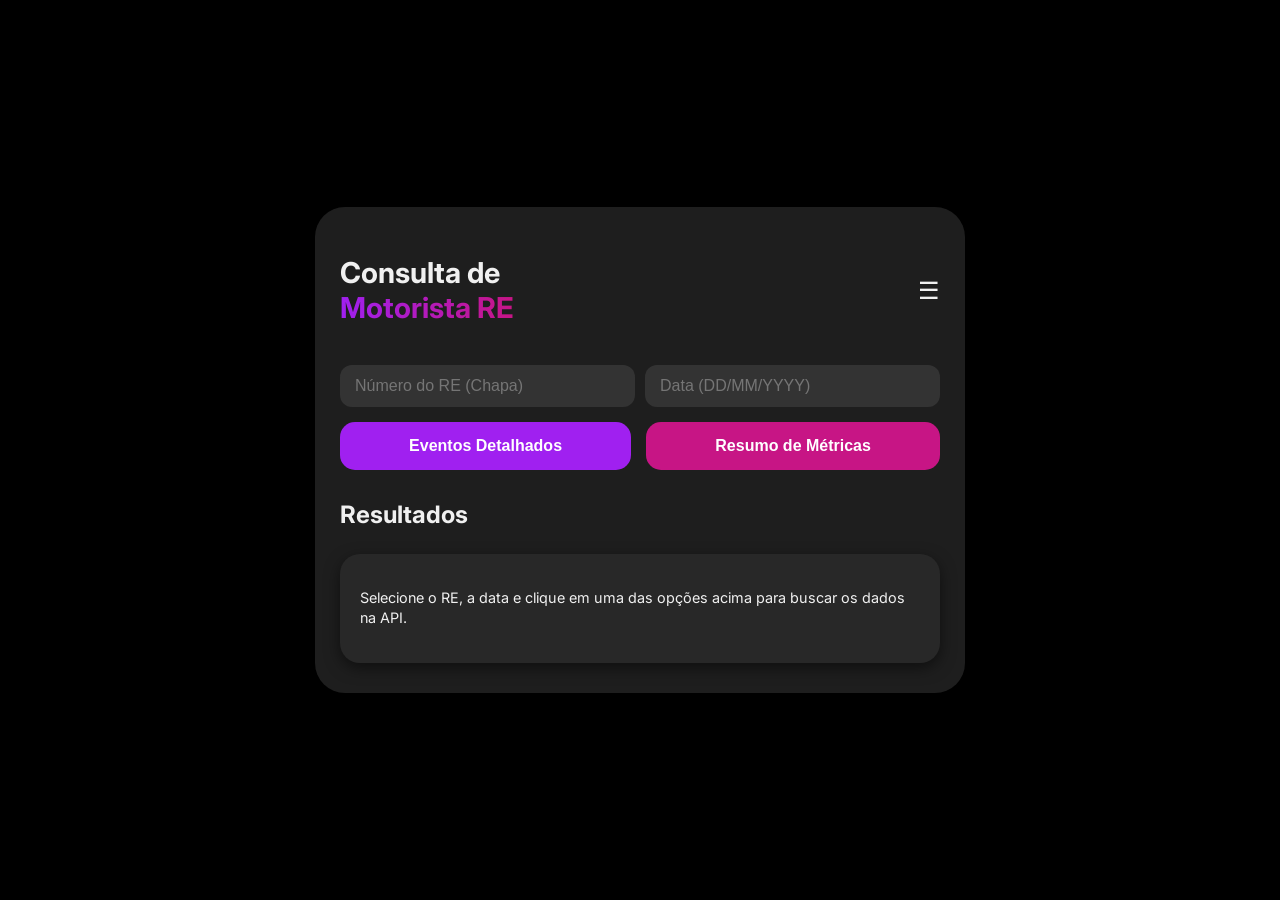
==== Front-end/index.html @ df29df17 "feat: Preparando arquivos front-end no vercel" ====
<!DOCTYPE html>
<html lang="pt-BR">
<head>
    <meta charset="UTF-8">
    <meta name="viewport" content="width=device-width, initial-scale=1.0">
    <title>Telemetria | Consulta de Dados</title>
    
    <link rel="stylesheet" href="style.css"> 
</head>
<body>
    <div class="app-container">

        <div class="header">
            <h1>Consulta de <br> <span>Motorista RE</span></h1>
            
            <div class="icon" style="font-size: 24px;">☰</div> 
        </div>

        <div class="search-bar">
            
            <div class="input-group">
                <input type="text" id="chapa" placeholder="Número do RE (Chapa)" required>
                <input type="text" id="data" placeholder="Data (DD/MM/YYYY)" required>
            </div>
            
            <div class="action-buttons">
                <button onclick="consultar('eventos')">Eventos Detalhados</button>
                <button onclick="consultar('metricas')">Resumo de Métricas</button>
            </div>
        </div>
        
        <h2>Resultados</h2>
        <div id="resultado">
            <p>Selecione o RE, a data e clique em uma das opções acima para buscar os dados na API.</p>
        </div>
        
    </div>

    <script src="script.js"></script> 
</body>
</html>
---- Front-end/style.css ----
/* Importação de uma fonte moderna */
@import url('https://fonts.googleapis.com/css2?family=Inter:wght@400;600;700&display=swap');

/* --- Variáveis de Cor --- */
:root {
    --color-primary: #A020F0; /* Roxo principal */
    --color-secondary: #C71585; /* Rosa/Magenta */
    --color-background-dark: #000000;
    --color-surface-dark: #1E1E1E;
    --color-text-light: #F0F0F0;
    --color-input-bg: #333333;
}

/* --- Base --- */
body {
    background-color: var(--color-background-dark);
    color: var(--color-text-light);
    font-family: 'Inter', sans-serif;
    margin: 0;
    padding: 0;
    display: flex;
    justify-content: center;
    align-items: center;
    min-height: 100vh;
}

.app-container {
    width: 100%;
    max-width: 600px; /* Aumentado para melhor visualização no PC */
    background-color: var(--color-surface-dark);
    border-radius: 30px; /* Bordas mais arredondadas */
    box-shadow: 0 0 50px rgba(0, 0, 0, 0.7);
    padding: 30px 25px;
    margin: 20px; /* Adiciona margem vertical para não colar nas bordas */
}

/* --- Cabeçalho e Título --- */
.header {
    display: flex;
    justify-content: space-between;
    align-items: center;
    margin-bottom: 20px;
}

.header h1 {
    font-size: 1.8em;
    font-weight: 700;
    line-height: 1.2;
}

.header span {
    background: linear-gradient(90deg, var(--color-primary), var(--color-secondary));
    -webkit-background-clip: text;
    -webkit-text-fill-color: transparent;
}

/* --- Área de Busca e Inputs --- */
.search-bar {
    margin-bottom: 30px;
}

.input-group {
    display: flex;
    gap: 10px; /* Espaçamento entre RE e Data */
    margin-bottom: 15px;
}

.input-group input {
    flex-grow: 1;
    padding: 12px 15px;
    border: none;
    border-radius: 12px;
    background-color: var(--color-input-bg);
    color: var(--color-text-light);
    font-size: 1em;
}

/* --- Botões de Ação --- */
.action-buttons {
    display: flex;
    gap: 15px;
    margin-bottom: 25px;
}

.action-buttons button {
    flex-grow: 1;
    padding: 15px;
    border: none;
    border-radius: 15px;
    font-size: 1em;
    font-weight: 600;
    cursor: pointer;
    transition: transform 0.2s;
}

.action-buttons button:nth-child(1) {
    background: var(--color-primary); /* Roxo */
    color: white;
}

.action-buttons button:nth-child(2) {
    background: var(--color-secondary); /* Magenta */
    color: white;
}

.action-buttons button:hover {
    transform: scale(1.05);
}

/* --- Área de Resultados --- */
#resultado {
    margin-top: 25px;
    padding: 20px;
    border-radius: 20px;
    background-color: #282828; /* Um tom um pouco mais claro para contraste */
    box-shadow: 0 5px 15px rgba(0, 0, 0, 0.5);
    font-size: 0.9em;
    line-height: 1.4;
    overflow-x: auto; /* Permite rolar a tabela horizontalmente em telas pequenas */
    /* Removemos o 'white-space: pre-wrap;' que estava quebrando o layout */
    white-space: normal;
}

/* --- Estilo da Tabela (O CRUCIAL PARA ORGANIZAÇÃO) --- */
#resultado table {
    width: 100%;
    min-width: 550px; /* Largura mínima para garantir que as colunas caibam */
    border-collapse: collapse;
    margin-top: 15px;
    font-size: 0.95em;
    background-color: var(--color-surface-dark); /* Fundo da tabela escuro */
    border-radius: 10px;
    overflow: hidden;
}

#resultado th, #resultado td {
    padding: 10px 12px;
    text-align: left;
    border-bottom: 1px solid #444; /* Linha divisória suave */
}

#resultado th {
    background-color: #383838; /* Fundo do cabeçalho mais escuro */
    color: var(--color-text-light);
    font-weight: 700;
    text-transform: uppercase;
    font-size: 0.85em;
}

/* Linha de totais (se houver strong dentro do td) */
#resultado td strong {
    color: #3CB371; /* Cor Verde para os totais/ênfase */
    font-weight: 700;
}
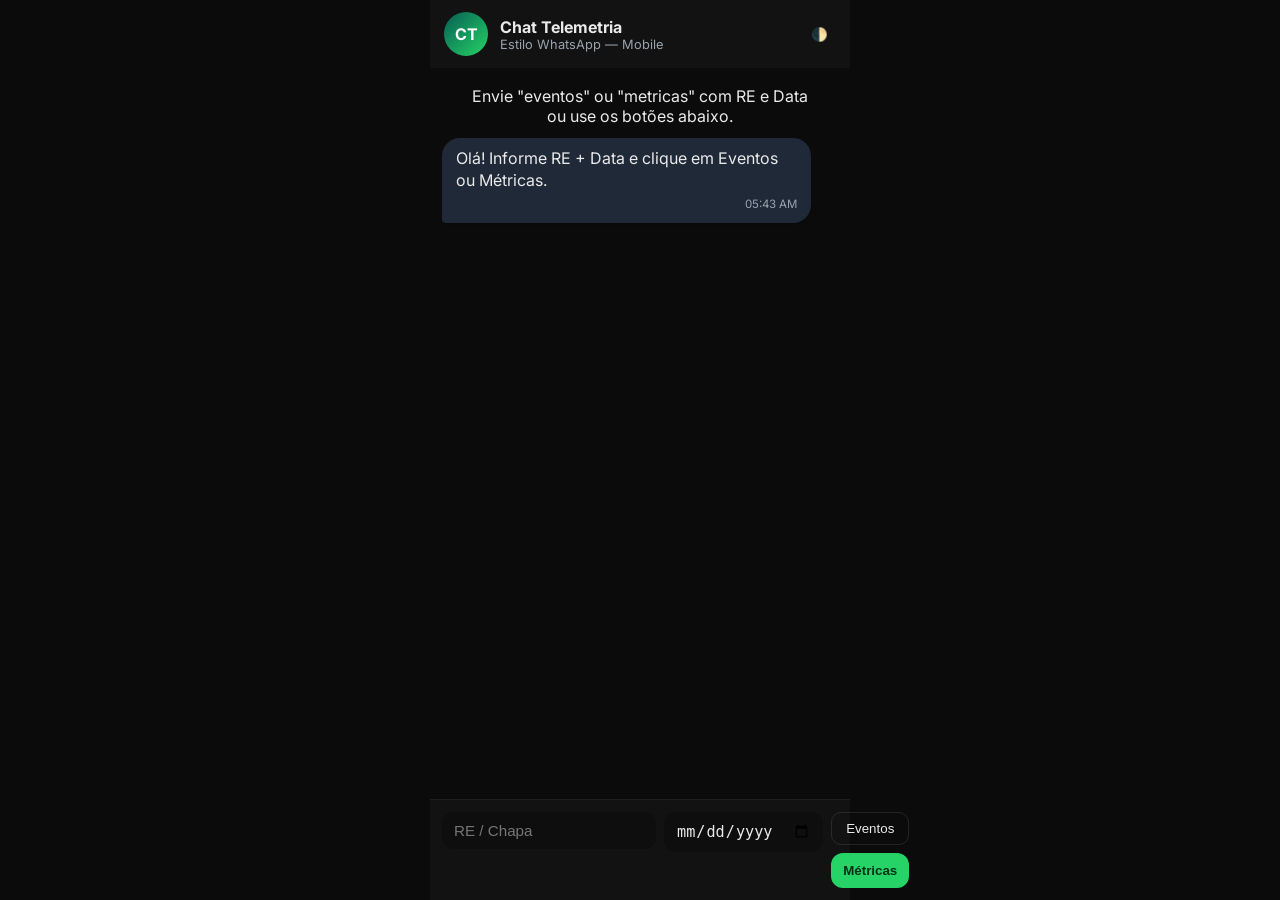
==== commit 609b6ef3: "Ajuste de layout mobile estilo WhatsApp" ====
--- a/Front-end/index.html
+++ b/Front-end/index.html
@@ -1,41 +1,55 @@
-<!DOCTYPE html>
+<!doctype html>
 <html lang="pt-BR">
 <head>
-    <meta charset="UTF-8">
-    <meta name="viewport" content="width=device-width, initial-scale=1.0">
-    <title>Telemetria | Consulta de Dados</title>
-    
-    <link rel="stylesheet" href="style.css"> 
+  <meta charset="utf-8" />
+  <meta name="viewport" content="width=device-width,initial-scale=1" />
+  <title>Chatbot Telemetria — WhatsApp UI</title>
+
+  <!-- Fonte -->
+  <link href="https://fonts.googleapis.com/css2?family=Inter:wght@400;600;700&display=swap" rel="stylesheet">
+
+  <!-- CSS externo -->
+  <link rel="stylesheet" href="style.css">
 </head>
+
 <body>
-    <div class="app-container">
+<div class="app" id="app">
+  <header class="header">
+    <div class="avatar">CT</div>
+    <div style="flex:1">
+      <div class="title">Chat Telemetria</div>
+      <div class="subtitle small">Estilo WhatsApp — Mobile</div>
+    </div>
+    <div class="header-controls">
+      <button class="btn-icon" id="themeToggle" title="Alternar tema">🌓</button>
+    </div>
+  </header>
 
-        <div class="header">
-            <h1>Consulta de <br> <span>Motorista RE</span></h1>
-            
-            <div class="icon" style="font-size: 24px;">☰</div> 
-        </div>
+  <main class="chat" id="chat">
+      <div class="meta small" style="text-align:center;">
+        Envie "eventos" ou "metricas" com RE e Data<br>ou use os botões abaixo.
+      </div>
+  </main>
 
-        <div class="search-bar">
-            
-            <div class="input-group">
-                <input type="text" id="chapa" placeholder="Número do RE (Chapa)" required>
-                <input type="text" id="data" placeholder="Data (DD/MM/YYYY)" required>
-            </div>
-            
-            <div class="action-buttons">
-                <button onclick="consultar('eventos')">Eventos Detalhados</button>
-                <button onclick="consultar('metricas')">Resumo de Métricas</button>
-            </div>
-        </div>
-        
-        <h2>Resultados</h2>
-        <div id="resultado">
-            <p>Selecione o RE, a data e clique em uma das opções acima para buscar os dados na API.</p>
-        </div>
-        
+  <footer class="composer">
+    <div class="inputs">
+      <div class="field" style="flex:1;">
+        <input id="inpRe" type="text" placeholder="RE / Chapa" aria-label="RE" />
+      </div>
+      <div class="field">
+        <input id="inpDate" type="date" aria-label="Data" />
+      </div>
     </div>
 
-    <script src="script.js"></script> 
+    <div style="display:flex; flex-direction:column; gap:8px;">
+      <button class="btn-alt" id="btnEventos">Eventos</button>
+      <button class="btn-send" id="btnMetricas">Métricas</button>
+    </div>
+  </footer>
+</div>
+
+<!-- JS externo -->
+<script src="script.js"></script>
+
 </body>
-</html>+</html>
--- a/Front-end/style.css
+++ b/Front-end/style.css
@@ -1,154 +1,173 @@
-/* Importação de uma fonte moderna */
-@import url('https://fonts.googleapis.com/css2?family=Inter:wght@400;600;700&display=swap');
-
-/* --- Variáveis de Cor --- */
-:root {
-    --color-primary: #A020F0; /* Roxo principal */
-    --color-secondary: #C71585; /* Rosa/Magenta */
-    --color-background-dark: #000000;
-    --color-surface-dark: #1E1E1E;
-    --color-text-light: #F0F0F0;
-    --color-input-bg: #333333;
+/* ==================== VARIÁVEIS ==================== */
+:root{
+  --bg:#0b0b0b;
+  --surface:#121212;
+  --bubble-user:#075E54;
+  --bubble-bot:#1f2937;
+  --text-light:#eaeaea;
+  --muted:#9aa3ad;
+  --accent:#25D366;
+  --input-bg:#0e0e0e;
+  --danger:#ff6b6b;
+}
+body.light {
+  --bg:#f3f6f9;
+  --surface:#ffffff;
+  --bubble-user:#0b8f6b;
+  --bubble-bot:#f3f4f6;
+  --text-light:#111827;
+  --muted:#6b7280;
+  --input-bg:#ffffff;
 }
 
-/* --- Base --- */
-body {
-    background-color: var(--color-background-dark);
-    color: var(--color-text-light);
-    font-family: 'Inter', sans-serif;
-    margin: 0;
-    padding: 0;
-    display: flex;
-    justify-content: center;
-    align-items: center;
-    min-height: 100vh;
+/* ==================== BASE ==================== */
+html,body{
+  height:100%;
+  margin:0;
+  font-family:'Inter',system-ui;
+  background:var(--bg);
+  color:var(--text-light);
 }
 
-.app-container {
-    width: 100%;
-    max-width: 600px; /* Aumentado para melhor visualização no PC */
-    background-color: var(--color-surface-dark);
-    border-radius: 30px; /* Bordas mais arredondadas */
-    box-shadow: 0 0 50px rgba(0, 0, 0, 0.7);
-    padding: 30px 25px;
-    margin: 20px; /* Adiciona margem vertical para não colar nas bordas */
+.app{
+  max-width:420px;
+  height:100vh;
+  margin:0 auto;
+  display:flex;
+  flex-direction:column;
 }
 
-/* --- Cabeçalho e Título --- */
-.header {
-    display: flex;
-    justify-content: space-between;
-    align-items: center;
-    margin-bottom: 20px;
+/* ==================== HEADER ==================== */
+.header{
+  background:var(--surface);
+  padding:12px 14px;
+  display:flex;
+  align-items:center;
+  gap:12px;
+}
+.avatar{
+  width:44px;
+  height:44px;
+  border-radius:50%;
+  display:flex;
+  align-items:center;
+  justify-content:center;
+  background:linear-gradient(135deg,var(--bubble-user),var(--accent));
+  color:white;
+  font-weight:700;
+}
+.title{
+  font-weight:700;
+  font-size:1rem;
+}
+.subtitle{
+  font-size:0.8rem;
+  color:var(--muted);
+}
+.btn-icon{
+  background:transparent;
+  border:none;
+  color:var(--text-light);
+  padding:8px;
+  cursor:pointer;
 }
 
-.header h1 {
-    font-size: 1.8em;
-    font-weight: 700;
-    line-height: 1.2;
+/* ==================== CHAT ==================== */
+.chat{
+  flex:1;
+  overflow-y:auto;
+  padding:18px 12px;
+  display:flex;
+  flex-direction:column;
+  gap:12px;
 }
 
-.header span {
-    background: linear-gradient(90deg, var(--color-primary), var(--color-secondary));
-    -webkit-background-clip: text;
-    -webkit-text-fill-color: transparent;
+.msg{
+  max-width:86%;
+  padding:10px 14px;
+  border-radius:18px;
+  line-height:1.35;
+  box-shadow:0 2px 0 rgba(0,0,0,0.15);
+}
+.msg.user{
+  align-self:flex-end;
+  background:var(--bubble-user);
+  color:white;
+  border-bottom-right-radius:4px;
+}
+.msg.bot{
+  align-self:flex-start;
+  background:var(--bubble-bot);
+  border-bottom-left-radius:4px;
+}
+.time{
+  display:block;
+  font-size:0.72rem;
+  color:var(--muted);
+  margin-top:6px;
+  text-align:right;
 }
 
-/* --- Área de Busca e Inputs --- */
-.search-bar {
-    margin-bottom: 30px;
+/* ==================== TABLE ==================== */
+.tabela-excel{
+  width:100%;
+  border-collapse:collapse;
+  margin-top:8px;
+  font-size:0.9rem;
+}
+.tabela-excel th{
+  background:rgba(255,255,255,0.04);
+  padding:8px;
+  font-size:0.78rem;
+  text-align:left;
+}
+.tabela-excel td{
+  padding:8px;
+  border-bottom:1px solid rgba(255,255,255,0.05);
+}
+.tabela-excel td.num{
+  text-align:right;
+}
+.tabela-excel td strong{
+  color:#6ee7b7;
 }
 
-.input-group {
-    display: flex;
-    gap: 10px; /* Espaçamento entre RE e Data */
-    margin-bottom: 15px;
+/* ==================== INPUT AREA ==================== */
+.composer{
+  display:flex;
+  gap:8px;
+  padding:12px;
+  background:var(--surface);
+  border-top:1px solid rgba(255,255,255,0.05);
+}
+.inputs{
+  flex:1;
+  display:flex;
+  gap:8px;
+}
+.field input{
+  padding:10px 12px;
+  border:none;
+  border-radius:12px;
+  background:var(--input-bg);
+  color:var(--text-light);
+  font-size:0.95rem;
 }
 
-.input-group input {
-    flex-grow: 1;
-    padding: 12px 15px;
-    border: none;
-    border-radius: 12px;
-    background-color: var(--color-input-bg);
-    color: var(--color-text-light);
-    font-size: 1em;
+.btn-alt{
+  background:transparent;
+  border:1px solid rgba(255,255,255,0.1);
+  color:var(--text-light);
+  padding:8px 10px;
+  border-radius:10px;
+  cursor:pointer;
 }
-
-/* --- Botões de Ação --- */
-.action-buttons {
-    display: flex;
-    gap: 15px;
-    margin-bottom: 25px;
+.btn-send{
+  background:var(--accent);
+  border:none;
+  padding:10px 12px;
+  border-radius:12px;
+  color:#003218;
+  font-weight:700;
+  cursor:pointer;
 }
-
-.action-buttons button {
-    flex-grow: 1;
-    padding: 15px;
-    border: none;
-    border-radius: 15px;
-    font-size: 1em;
-    font-weight: 600;
-    cursor: pointer;
-    transition: transform 0.2s;
-}
-
-.action-buttons button:nth-child(1) {
-    background: var(--color-primary); /* Roxo */
-    color: white;
-}
-
-.action-buttons button:nth-child(2) {
-    background: var(--color-secondary); /* Magenta */
-    color: white;
-}
-
-.action-buttons button:hover {
-    transform: scale(1.05);
-}
-
-/* --- Área de Resultados --- */
-#resultado {
-    margin-top: 25px;
-    padding: 20px;
-    border-radius: 20px;
-    background-color: #282828; /* Um tom um pouco mais claro para contraste */
-    box-shadow: 0 5px 15px rgba(0, 0, 0, 0.5);
-    font-size: 0.9em;
-    line-height: 1.4;
-    overflow-x: auto; /* Permite rolar a tabela horizontalmente em telas pequenas */
-    /* Removemos o 'white-space: pre-wrap;' que estava quebrando o layout */
-    white-space: normal;
-}
-
-/* --- Estilo da Tabela (O CRUCIAL PARA ORGANIZAÇÃO) --- */
-#resultado table {
-    width: 100%;
-    min-width: 550px; /* Largura mínima para garantir que as colunas caibam */
-    border-collapse: collapse;
-    margin-top: 15px;
-    font-size: 0.95em;
-    background-color: var(--color-surface-dark); /* Fundo da tabela escuro */
-    border-radius: 10px;
-    overflow: hidden;
-}
-
-#resultado th, #resultado td {
-    padding: 10px 12px;
-    text-align: left;
-    border-bottom: 1px solid #444; /* Linha divisória suave */
-}
-
-#resultado th {
-    background-color: #383838; /* Fundo do cabeçalho mais escuro */
-    color: var(--color-text-light);
-    font-weight: 700;
-    text-transform: uppercase;
-    font-size: 0.85em;
-}
-
-/* Linha de totais (se houver strong dentro do td) */
-#resultado td strong {
-    color: #3CB371; /* Cor Verde para os totais/ênfase */
-    font-weight: 700;
-}
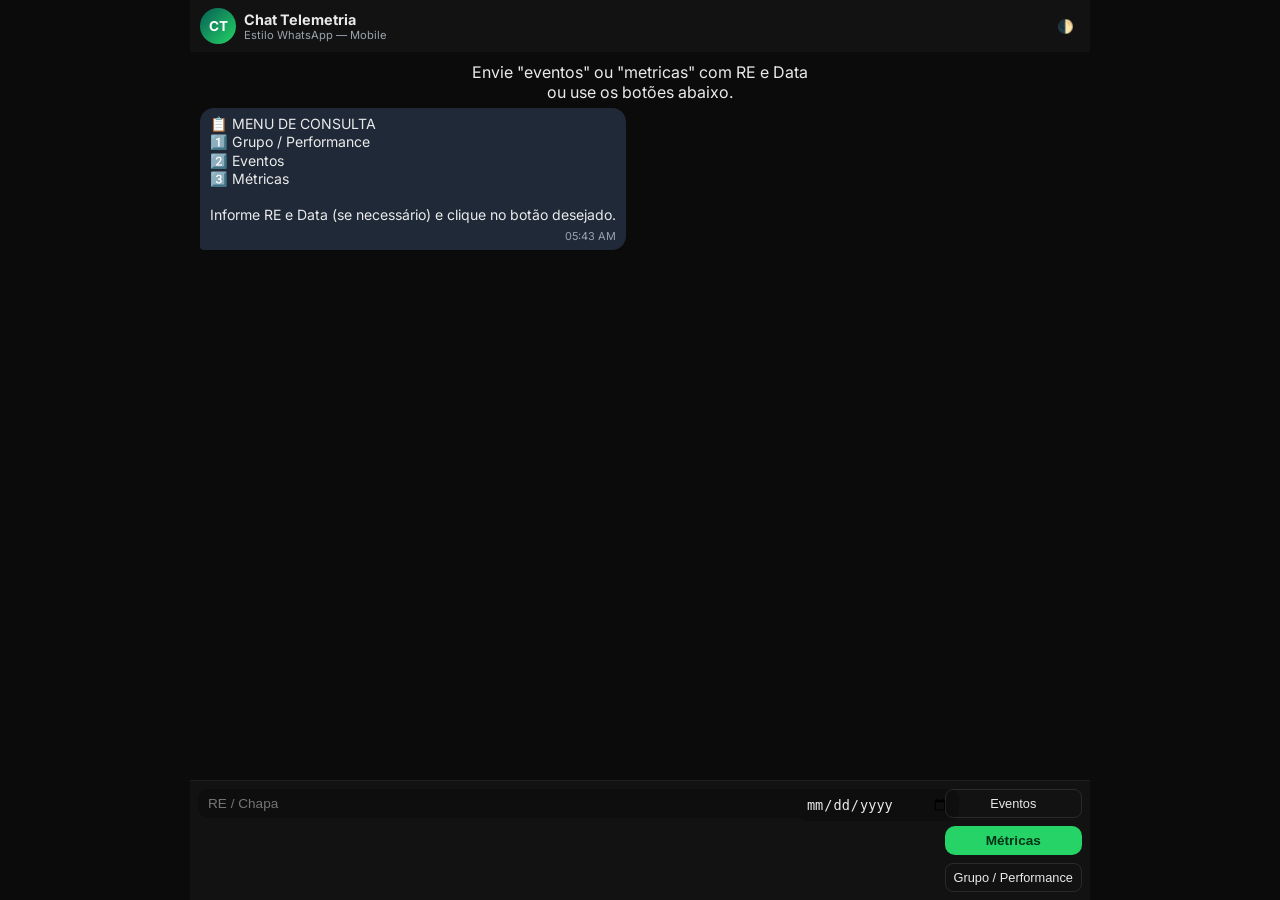
==== commit 93a8ff88: "adicionando novas consultas" ====
--- a/Front-end/index.html
+++ b/Front-end/index.html
@@ -44,6 +44,7 @@
     <div style="display:flex; flex-direction:column; gap:8px;">
       <button class="btn-alt" id="btnEventos">Eventos</button>
       <button class="btn-send" id="btnMetricas">Métricas</button>
+      <button class="btn-alt" id="btnGrupo">Grupo / Performance</button>
     </div>
   </footer>
 </div>
--- a/Front-end/style.css
+++ b/Front-end/style.css
@@ -10,6 +10,7 @@
   --input-bg:#0e0e0e;
   --danger:#ff6b6b;
 }
+
 body.light {
   --bg:#f3f6f9;
   --surface:#ffffff;
@@ -29,8 +30,10 @@
   color:var(--text-light);
 }
 
+/* ==================== CONTAINER PRINCIPAL ==================== */
 .app{
-  max-width:420px;
+  width:100%;
+  max-width:900px;
   height:100vh;
   margin:0 auto;
   display:flex;
@@ -40,14 +43,15 @@
 /* ==================== HEADER ==================== */
 .header{
   background:var(--surface);
-  padding:12px 14px;
+  padding:8px 10px;
   display:flex;
   align-items:center;
-  gap:12px;
-}
+  gap:8px;
+}
+
 .avatar{
-  width:44px;
-  height:44px;
+  width:36px;
+  height:36px;
   border-radius:50%;
   display:flex;
   align-items:center;
@@ -55,20 +59,24 @@
   background:linear-gradient(135deg,var(--bubble-user),var(--accent));
   color:white;
   font-weight:700;
-}
+  font-size:0.85rem;
+}
+
 .title{
   font-weight:700;
-  font-size:1rem;
-}
+  font-size:0.9rem;
+}
+
 .subtitle{
-  font-size:0.8rem;
+  font-size:0.7rem;
   color:var(--muted);
 }
+
 .btn-icon{
   background:transparent;
   border:none;
   color:var(--text-light);
-  padding:8px;
+  padding:6px;
   cursor:pointer;
 }
 
@@ -76,58 +84,70 @@
 .chat{
   flex:1;
   overflow-y:auto;
-  padding:18px 12px;
+  padding:10px;
   display:flex;
   flex-direction:column;
-  gap:12px;
-}
-
+  gap:6px;
+}
+
+/* ==================== MENSAGENS ==================== */
 .msg{
-  max-width:86%;
-  padding:10px 14px;
-  border-radius:18px;
-  line-height:1.35;
-  box-shadow:0 2px 0 rgba(0,0,0,0.15);
-}
+  max-width:85%;
+  padding:7px 10px;
+  border-radius:14px;
+  line-height:1.3;
+  box-shadow:0 1px 0 rgba(0,0,0,0.15);
+  font-size:0.88rem;
+  word-wrap:break-word;
+}
+
 .msg.user{
   align-self:flex-end;
   background:var(--bubble-user);
   color:white;
   border-bottom-right-radius:4px;
 }
+
 .msg.bot{
   align-self:flex-start;
   background:var(--bubble-bot);
   border-bottom-left-radius:4px;
 }
+
 .time{
   display:block;
-  font-size:0.72rem;
+  font-size:0.68rem;
   color:var(--muted);
-  margin-top:6px;
+  margin-top:4px;
   text-align:right;
 }
 
-/* ==================== TABLE ==================== */
+/* ==================== TABELA ==================== */
 .tabela-excel{
   width:100%;
   border-collapse:collapse;
-  margin-top:8px;
-  font-size:0.9rem;
-}
+  margin-top:6px;
+  font-size:0.8rem;
+  overflow-x:auto;
+}
+
 .tabela-excel th{
   background:rgba(255,255,255,0.04);
-  padding:8px;
-  font-size:0.78rem;
+  padding:6px;
+  font-size:0.72rem;
   text-align:left;
 }
+
 .tabela-excel td{
-  padding:8px;
+  padding:5px 6px;
   border-bottom:1px solid rgba(255,255,255,0.05);
-}
+  word-break:break-word;
+}
+
 .tabela-excel td.num{
   text-align:right;
 }
+
 .tabela-excel td strong{
   color:#6ee7b7;
 }
@@ -135,39 +155,113 @@
 /* ==================== INPUT AREA ==================== */
 .composer{
   display:flex;
-  gap:8px;
-  padding:12px;
+  gap:6px;
+  padding:8px;
   background:var(--surface);
   border-top:1px solid rgba(255,255,255,0.05);
 }
+
 .inputs{
   flex:1;
   display:flex;
-  gap:8px;
-}
+  gap:6px;
+}
+
 .field input{
-  padding:10px 12px;
+  padding:7px 10px;
   border:none;
-  border-radius:12px;
+  border-radius:10px;
   background:var(--input-bg);
   color:var(--text-light);
-  font-size:0.95rem;
-}
-
+  font-size:0.85rem;
+  width:100%;
+}
+
+.field input:focus{
+  outline:2px solid var(--accent);
+}
+
+/* ==================== BOTÕES ==================== */
 .btn-alt{
   background:transparent;
   border:1px solid rgba(255,255,255,0.1);
   color:var(--text-light);
-  padding:8px 10px;
-  border-radius:10px;
+  padding:6px 8px;
+  border-radius:8px;
+  font-size:0.8rem;
   cursor:pointer;
 }
+
 .btn-send{
   background:var(--accent);
   border:none;
-  padding:10px 12px;
-  border-radius:12px;
+  padding:7px 10px;
+  border-radius:10px;
   color:#003218;
   font-weight:700;
+  font-size:0.85rem;
   cursor:pointer;
 }
+
+/* ==================== RESPONSIVO ==================== */
+
+/* Celulares */
+@media (max-width: 480px){
+
+  .header{
+    padding:6px;
+  }
+
+  .title{
+    font-size:0.85rem;
+  }
+
+  .subtitle{
+    font-size:0.65rem;
+  }
+
+  .chat{
+    padding:6px;
+  }
+
+  .msg{
+    max-width:92%;
+    font-size:0.8rem;
+  }
+
+  .composer{
+    flex-direction:column;
+    gap:6px;
+  }
+
+  .inputs{
+    flex-direction:column;
+  }
+
+  .btn-alt,
+  .btn-send{
+    width:100%;
+  }
+
+  .field input{
+    font-size:0.8rem;
+  }
+}
+
+/* Tablets */
+@media (min-width: 481px) and (max-width: 900px){
+  .app{
+    max-width:95%;
+  }
+
+  .msg{
+    max-width:85%;
+  }
+}
+
+/* Desktop grande */
+@media (min-width: 901px){
+  .app{
+    max-width:900px;
+  }
+}
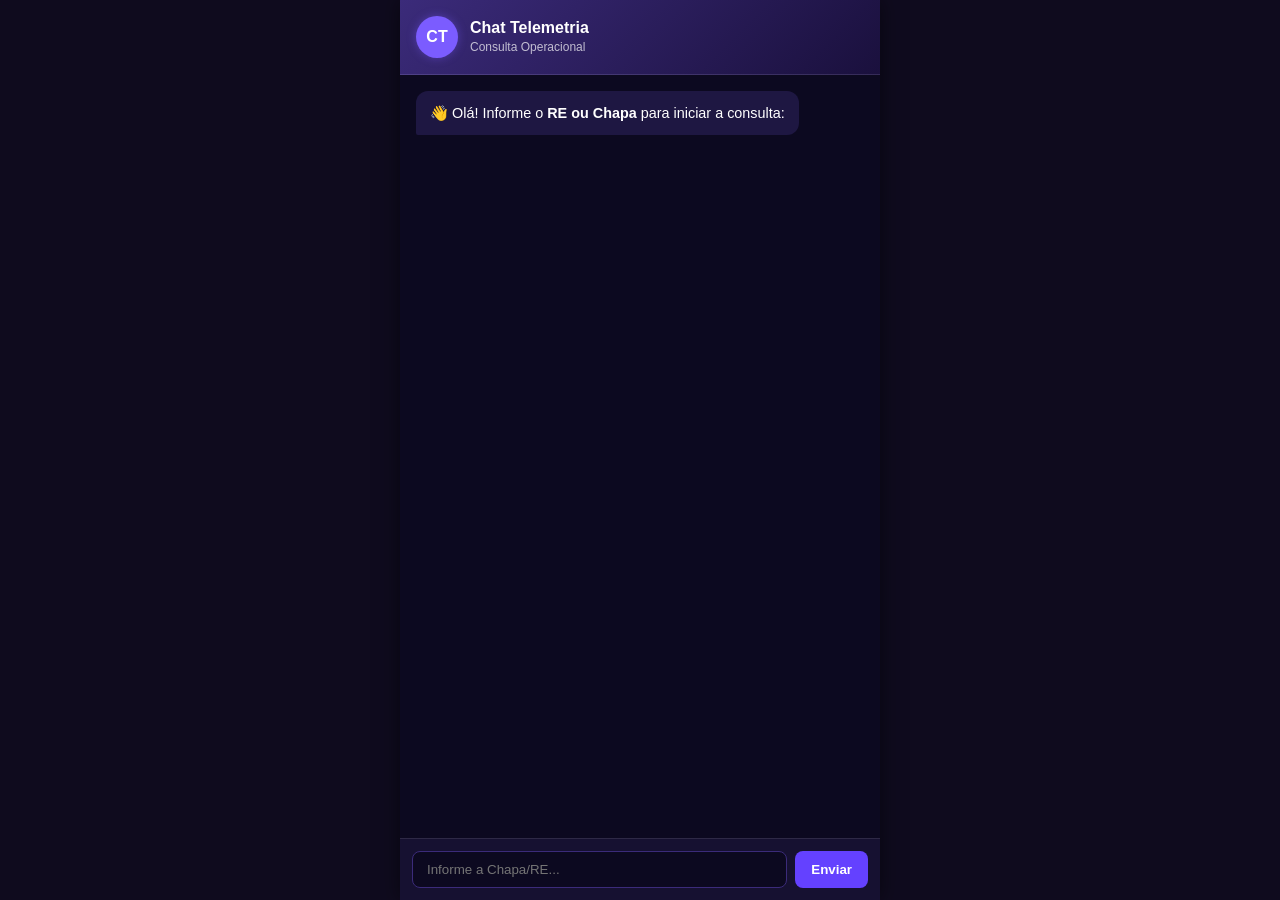
==== commit b1c6eb9b: "ajuste base de dados" ====
--- a/Front-end/index.html
+++ b/Front-end/index.html
@@ -1,56 +1,42 @@
-<!doctype html>
+<!DOCTYPE html>
 <html lang="pt-BR">
 <head>
-  <meta charset="utf-8" />
-  <meta name="viewport" content="width=device-width,initial-scale=1" />
-  <title>Chatbot Telemetria — WhatsApp UI</title>
-
-  <!-- Fonte -->
-  <link href="https://fonts.googleapis.com/css2?family=Inter:wght@400;600;700&display=swap" rel="stylesheet">
-
-  <!-- CSS externo -->
+  <meta charset="UTF-8" />
+  <meta name="viewport" content="width=device-width, initial-scale=1.0"/>
+  <title>Chat Telemetria</title>
   <link rel="stylesheet" href="style.css">
 </head>
+<body>
 
-<body>
-<div class="app" id="app">
+<div class="app">
+
+  <!-- HEADER -->
   <header class="header">
     <div class="avatar">CT</div>
-    <div style="flex:1">
-      <div class="title">Chat Telemetria</div>
-      <div class="subtitle small">Estilo WhatsApp — Mobile</div>
-    </div>
-    <div class="header-controls">
-      <button class="btn-icon" id="themeToggle" title="Alternar tema">🌓</button>
+    <div class="info">
+      <h1>Chat Telemetria</h1>
+      <span>Consulta Operacional</span>
     </div>
   </header>
 
-  <main class="chat" id="chat">
-      <div class="meta small" style="text-align:center;">
-        Envie "eventos" ou "metricas" com RE e Data<br>ou use os botões abaixo.
-      </div>
-  </main>
+  <!-- CHAT -->
+  <main class="chat" id="chat"></main>
 
+  <!-- QUICK ACTIONS -->
+  <div class="quick-actions" id="quickActions" style="display: none;">
+    <button onclick="selecionarAcao('performance')">📊 Performance</button>
+    <button onclick="selecionarAcao('dados')">👤 Dados Cadastrais</button>
+    <button onclick="limparChat()">🔄 Nova Consulta</button>
+  </div>
+
+  <!-- INPUT -->
   <footer class="composer">
-    <div class="inputs">
-      <div class="field" style="flex:1;">
-        <input id="inpRe" type="text" placeholder="RE / Chapa" aria-label="RE" />
-      </div>
-      <div class="field">
-        <input id="inpDate" type="date" aria-label="Data" />
-      </div>
-    </div>
+    <input id="input" type="text" placeholder="Informe a Chapa/RE..." autocomplete="off">
+    <button onclick="enviar()">Enviar</button>
+  </footer>
 
-    <div style="display:flex; flex-direction:column; gap:8px;">
-      <button class="btn-alt" id="btnEventos">Eventos</button>
-      <button class="btn-send" id="btnMetricas">Métricas</button>
-      <button class="btn-alt" id="btnGrupo">Grupo / Performance</button>
-    </div>
-  </footer>
 </div>
 
-<!-- JS externo -->
 <script src="script.js"></script>
-
 </body>
-</html>
+</html>
--- a/Front-end/style.css
+++ b/Front-end/style.css
@@ -1,267 +1,159 @@
-/* ==================== VARIÁVEIS ==================== */
-:root{
-  --bg:#0b0b0b;
-  --surface:#121212;
-  --bubble-user:#075E54;
-  --bubble-bot:#1f2937;
-  --text-light:#eaeaea;
-  --muted:#9aa3ad;
-  --accent:#25D366;
-  --input-bg:#0e0e0e;
-  --danger:#ff6b6b;
+* {
+  box-sizing: border-box;
+  font-family: 'Segoe UI', Roboto, Helvetica, Arial, sans-serif;
 }
 
-body.light {
-  --bg:#f3f6f9;
-  --surface:#ffffff;
-  --bubble-user:#0b8f6b;
-  --bubble-bot:#f3f4f6;
-  --text-light:#111827;
-  --muted:#6b7280;
-  --input-bg:#ffffff;
+body {
+  margin: 0;
+  background: #0f0b1e;
+  color: #fff;
+  height: 100vh;
+  overflow: hidden;
 }
 
-/* ==================== BASE ==================== */
-html,body{
-  height:100%;
-  margin:0;
-  font-family:'Inter',system-ui;
-  background:var(--bg);
-  color:var(--text-light);
+.app {
+  max-width: 480px;
+  margin: auto;
+  height: 100vh;
+  display: flex;
+  flex-direction: column;
+  background: #0c0920;
+  box-shadow: 0 0 20px rgba(0,0,0,0.5);
 }
 
-/* ==================== CONTAINER PRINCIPAL ==================== */
-.app{
-  width:100%;
-  max-width:900px;
-  height:100vh;
-  margin:0 auto;
-  display:flex;
-  flex-direction:column;
+/* HEADER */
+.header {
+  display: flex;
+  align-items: center;
+  gap: 12px;
+  padding: 16px;
+  background: linear-gradient(135deg, #3b2b7a, #1a103d);
+  border-bottom: 1px solid rgba(255,255,255,0.1);
 }
 
-/* ==================== HEADER ==================== */
-.header{
-  background:var(--surface);
-  padding:8px 10px;
-  display:flex;
-  align-items:center;
-  gap:8px;
+.avatar {
+  width: 42px;
+  height: 42px;
+  border-radius: 50%;
+  background: #7b5cff;
+  display: flex;
+  align-items: center;
+  justify-content: center;
+  font-weight: 700;
+  box-shadow: 0 0 10px rgba(123, 92, 255, 0.4);
 }
 
-.avatar{
-  width:36px;
-  height:36px;
-  border-radius:50%;
-  display:flex;
-  align-items:center;
-  justify-content:center;
-  background:linear-gradient(135deg,var(--bubble-user),var(--accent));
-  color:white;
-  font-weight:700;
-  font-size:0.85rem;
+.info h1 {
+  margin: 0;
+  font-size: 1rem;
 }
 
-.title{
-  font-weight:700;
-  font-size:0.9rem;
+.info span {
+  font-size: 0.75rem;
+  opacity: 0.7;
 }
 
-.subtitle{
-  font-size:0.7rem;
-  color:var(--muted);
+/* CHAT */
+.chat {
+  flex: 1;
+  padding: 16px;
+  overflow-y: auto;
+  display: flex;
+  flex-direction: column;
+  gap: 12px;
+  scrollbar-width: thin;
+  scrollbar-color: #3b2b7a #0c0920;
 }
 
-.btn-icon{
-  background:transparent;
-  border:none;
-  color:var(--text-light);
-  padding:6px;
-  cursor:pointer;
+.msg {
+  max-width: 90%;
+  padding: 12px 14px;
+  border-radius: 12px;
+  font-size: 0.9rem;
+  line-height: 1.4;
+  word-wrap: break-word;
 }
 
-/* ==================== CHAT ==================== */
-.chat{
-  flex:1;
-  overflow-y:auto;
-  padding:10px;
-  display:flex;
-  flex-direction:column;
-  gap:6px;
+.msg.bot {
+  background: #1e1742;
+  align-self: flex-start;
+  border-bottom-left-radius: 2px;
 }
 
-/* ==================== MENSAGENS ==================== */
-.msg{
-  max-width:85%;
-  padding:7px 10px;
-  border-radius:14px;
-  line-height:1.3;
-  box-shadow:0 1px 0 rgba(0,0,0,0.15);
-  font-size:0.88rem;
-  word-wrap:break-word;
+.msg.user {
+  background: #6441ff;
+  align-self: flex-end;
+  border-bottom-right-radius: 2px;
 }
 
-.msg.user{
-  align-self:flex-end;
-  background:var(--bubble-user);
-  color:white;
-  border-bottom-right-radius:4px;
+/* Tabelas e Markdown simplificado vindos do Python */
+.msg table {
+  width: 100%;
+  border-collapse: collapse;
+  margin: 10px 0;
+  font-size: 0.8rem;
 }
 
-.msg.bot{
-  align-self:flex-start;
-  background:var(--bubble-bot);
-  border-bottom-left-radius:4px;
+.msg th, .msg td {
+  border: 1px solid rgba(255,255,255,0.1);
+  padding: 6px;
+  text-align: left;
 }
 
-.time{
-  display:block;
-  font-size:0.68rem;
-  color:var(--muted);
-  margin-top:4px;
-  text-align:right;
+.msg th {
+  background: rgba(255,255,255,0.05);
 }
 
-/* ==================== TABELA ==================== */
-.tabela-excel{
-  width:100%;
-  border-collapse:collapse;
-  margin-top:6px;
-  font-size:0.8rem;
-  overflow-x:auto;
+/* QUICK ACTIONS */
+.quick-actions {
+  display: flex;
+  gap: 8px;
+  padding: 10px;
+  overflow-x: auto;
+  background: rgba(0,0,0,0.2);
 }
 
-.tabela-excel th{
-  background:rgba(255,255,255,0.04);
-  padding:6px;
-  font-size:0.72rem;
-  text-align:left;
+.quick-actions button {
+  white-space: nowrap;
+  background: #2a1f5c;
+  border: 1px solid #4a3a8a;
+  color: white;
+  padding: 8px 12px;
+  border-radius: 20px;
+  cursor: pointer;
+  font-size: 0.8rem;
+  transition: 0.2s;
 }
 
-.tabela-excel td{
-  padding:5px 6px;
-  border-bottom:1px solid rgba(255,255,255,0.05);
-  word-break:break-word;
+.quick-actions button:hover {
+  background: #3b2b7a;
 }
 
-.tabela-excel td.num{
-  text-align:right;
+/* INPUT */
+.composer {
+  display: flex;
+  padding: 12px;
+  gap: 8px;
+  background: #161131;
+  border-top: 1px solid rgba(255,255,255,0.1);
 }
 
-.tabela-excel td strong{
-  color:#6ee7b7;
+.composer input {
+  flex: 1;
+  background: #0c0920;
+  border: 1px solid #3b2b7a;
+  border-radius: 8px;
+  padding: 10px 14px;
+  color: white;
+  outline: none;
 }
 
-/* ==================== INPUT AREA ==================== */
-.composer{
-  display:flex;
-  gap:6px;
-  padding:8px;
-  background:var(--surface);
-  border-top:1px solid rgba(255,255,255,0.05);
-}
-
-.inputs{
-  flex:1;
-  display:flex;
-  gap:6px;
-}
-
-.field input{
-  padding:7px 10px;
-  border:none;
-  border-radius:10px;
-  background:var(--input-bg);
-  color:var(--text-light);
-  font-size:0.85rem;
-  width:100%;
-}
-
-.field input:focus{
-  outline:2px solid var(--accent);
-}
-
-/* ==================== BOTÕES ==================== */
-.btn-alt{
-  background:transparent;
-  border:1px solid rgba(255,255,255,0.1);
-  color:var(--text-light);
-  padding:6px 8px;
-  border-radius:8px;
-  font-size:0.8rem;
-  cursor:pointer;
-}
-
-.btn-send{
-  background:var(--accent);
-  border:none;
-  padding:7px 10px;
-  border-radius:10px;
-  color:#003218;
-  font-weight:700;
-  font-size:0.85rem;
-  cursor:pointer;
-}
-
-/* ==================== RESPONSIVO ==================== */
-
-/* Celulares */
-@media (max-width: 480px){
-
-  .header{
-    padding:6px;
-  }
-
-  .title{
-    font-size:0.85rem;
-  }
-
-  .subtitle{
-    font-size:0.65rem;
-  }
-
-  .chat{
-    padding:6px;
-  }
-
-  .msg{
-    max-width:92%;
-    font-size:0.8rem;
-  }
-
-  .composer{
-    flex-direction:column;
-    gap:6px;
-  }
-
-  .inputs{
-    flex-direction:column;
-  }
-
-  .btn-alt,
-  .btn-send{
-    width:100%;
-  }
-
-  .field input{
-    font-size:0.8rem;
-  }
-}
-
-/* Tablets */
-@media (min-width: 481px) and (max-width: 900px){
-  .app{
-    max-width:95%;
-  }
-
-  .msg{
-    max-width:85%;
-  }
-}
-
-/* Desktop grande */
-@media (min-width: 901px){
-  .app{
-    max-width:900px;
-  }
-}
+.composer button {
+  background: #6441ff;
+  border: none;
+  color: white;
+  padding: 0 16px;
+  border-radius: 8px;
+  font-weight: 600;
+  cursor: pointer;
+}
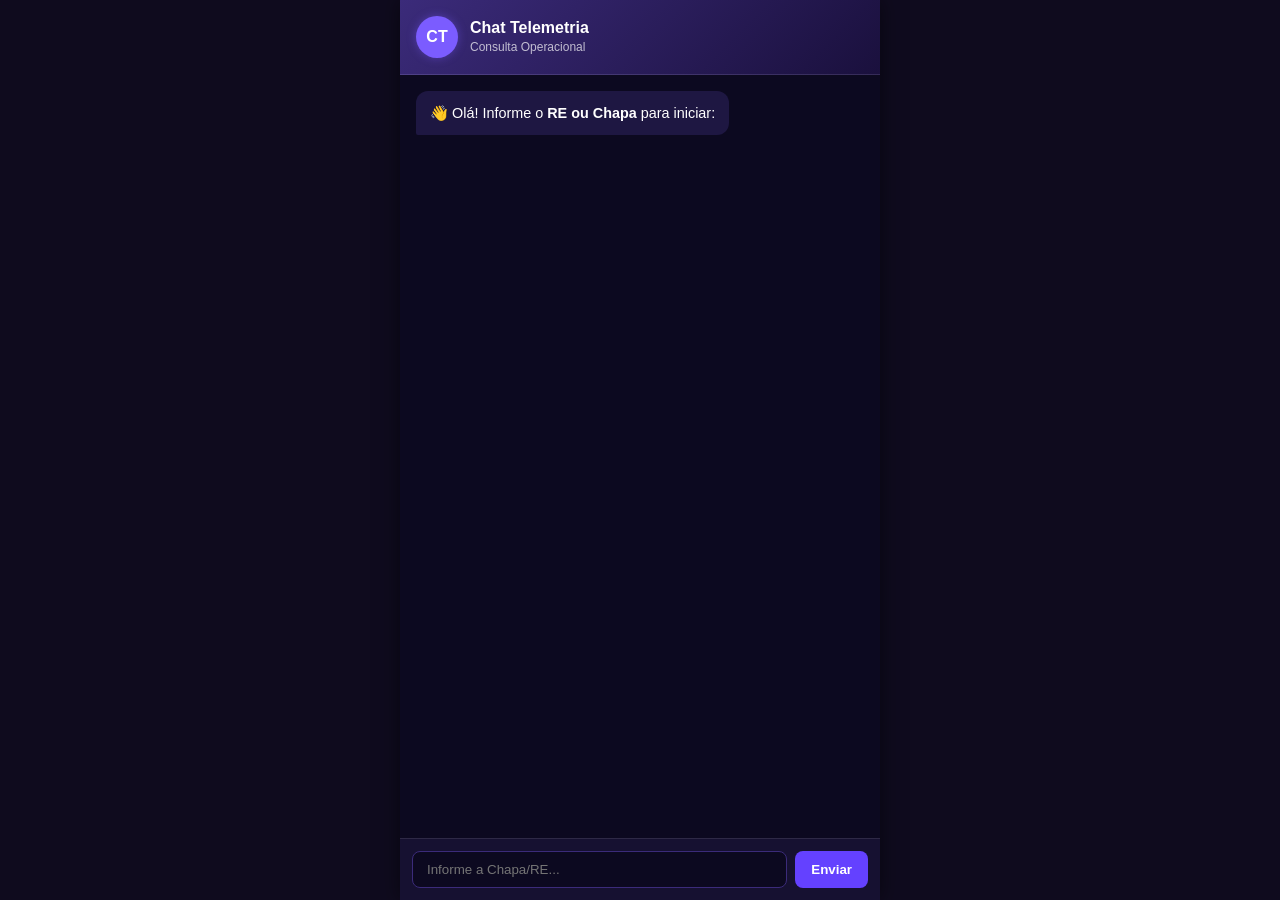
==== commit 699f1d4b: "ajuste na base" ====
--- a/Front-end/index.html
+++ b/Front-end/index.html
@@ -23,9 +23,9 @@
   <main class="chat" id="chat"></main>
 
   <!-- QUICK ACTIONS -->
-  <div class="quick-actions" id="quickActions" style="display: none;">
-    <button onclick="selecionarAcao('performance')">📊 Performance</button>
-    <button onclick="selecionarAcao('dados')">👤 Dados Cadastrais</button>
+ <div class="quick-actions" id="quickActions" style="display: none;">
+    <button onclick="selecionarAcao('performance')">📊 Base de Grupo</button>
+    <button onclick="selecionarAcao('eventos')">📈 Eventos Hoje</button>
     <button onclick="limparChat()">🔄 Nova Consulta</button>
   </div>
 
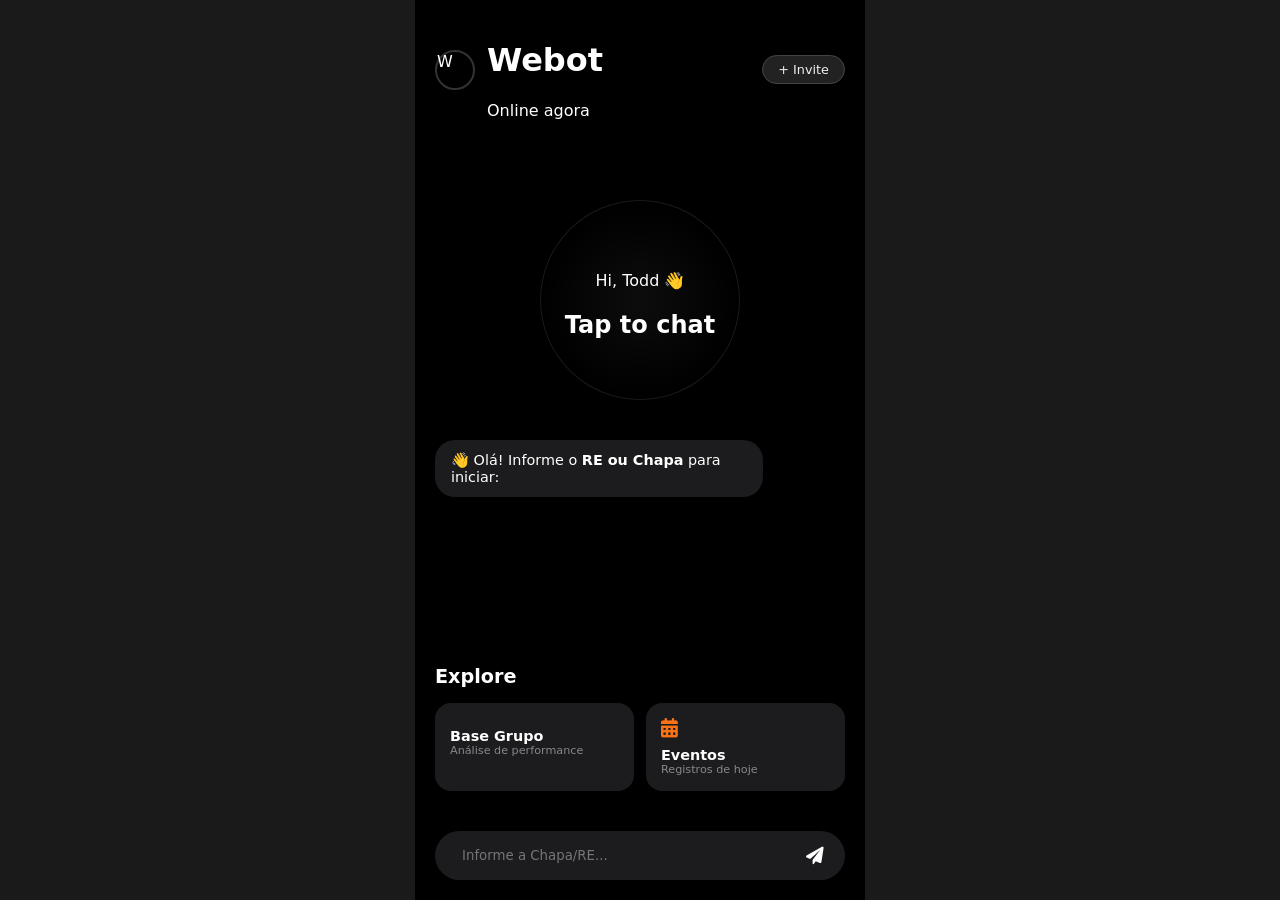
==== commit 880fed86: "front ajustado" ====
--- a/Front-end/index.html
+++ b/Front-end/index.html
@@ -3,38 +3,54 @@
 <head>
   <meta charset="UTF-8" />
   <meta name="viewport" content="width=device-width, initial-scale=1.0"/>
-  <title>Chat Telemetria</title>
+  <title>Webot - Telemetria</title>
   <link rel="stylesheet" href="style.css">
+  <link rel="stylesheet" href="https://cdnjs.cloudflare.com/ajax/libs/font-awesome/6.0.0/css/all.min.css">
 </head>
 <body>
 
 <div class="app">
-
-  <!-- HEADER -->
   <header class="header">
-    <div class="avatar">CT</div>
-    <div class="info">
-      <h1>Chat Telemetria</h1>
-      <span>Consulta Operacional</span>
+    <div class="header-content">
+      <div class="avatar">W</div>
+      <div class="info">
+        <h1>Webot</h1>
+        <span class="status-online">Online agora</span>
+      </div>
     </div>
+    <button class="invite-btn">+ Invite</button>
   </header>
 
-  <!-- CHAT -->
-  <main class="chat" id="chat"></main>
+  <main class="chat" id="chat">
+    <div class="welcome-area">
+      <div class="circle-decoration">
+        <p>Hi, Todd 👋</p>
+        <h2>Tap to chat</h2>
+        <div class="voice-wave"><span></span><span></span><span></span></div>
+      </div>
+    </div>
+  </main>
 
-  <!-- QUICK ACTIONS -->
- <div class="quick-actions" id="quickActions" style="display: none;">
-    <button onclick="selecionarAcao('performance')">📊 Base de Grupo</button>
-    <button onclick="selecionarAcao('eventos')">📈 Eventos Hoje</button>
-    <button onclick="limparChat()">🔄 Nova Consulta</button>
+  <div class="explore-section">
+    <h3>Explore</h3>
+    <div class="quick-actions" id="quickActions">
+      <button onclick="selecionarAcao('performance')" class="card-btn">
+        <i class="fa-solid fa-chart-simple icon-purple"></i>
+        <div><strong>Base Grupo</strong><p>Análise de performance</p></div>
+      </button>
+      <button onclick="selecionarAcao('eventos')" class="card-btn">
+        <i class="fa-solid fa-calendar-days icon-orange"></i>
+        <div><strong>Eventos</strong><p>Registros de hoje</p></div>
+      </button>
+    </div>
   </div>
 
-  <!-- INPUT -->
   <footer class="composer">
-    <input id="input" type="text" placeholder="Informe a Chapa/RE..." autocomplete="off">
-    <button onclick="enviar()">Enviar</button>
+    <div class="input-wrapper">
+      <input id="input" type="text" placeholder="Informe a Chapa/RE..." autocomplete="off">
+      <button onclick="enviar()"><i class="fa-solid fa-paper-plane"></i></button>
+    </div>
   </footer>
-
 </div>
 
 <script src="script.js"></script>
--- a/Front-end/style.css
+++ b/Front-end/style.css
@@ -1,159 +1,141 @@
 * {
   box-sizing: border-box;
-  font-family: 'Segoe UI', Roboto, Helvetica, Arial, sans-serif;
+  font-family: 'Inter', system-ui, -apple-system, sans-serif;
 }
 
 body {
   margin: 0;
-  background: #0f0b1e;
+  background: #1a1a1a;
   color: #fff;
   height: 100vh;
-  overflow: hidden;
+  display: flex;
+  justify-content: center;
 }
 
 .app {
-  max-width: 480px;
-  margin: auto;
+  width: 100%;
+  max-width: 450px;
+  background: #000; /* Fundo totalmente preto como na foto */
   height: 100vh;
   display: flex;
   flex-direction: column;
-  background: #0c0920;
-  box-shadow: 0 0 20px rgba(0,0,0,0.5);
+  position: relative;
 }
 
 /* HEADER */
 .header {
+  padding: 20px;
   display: flex;
+  justify-content: space-between;
   align-items: center;
-  gap: 12px;
-  padding: 16px;
-  background: linear-gradient(135deg, #3b2b7a, #1a103d);
-  border-bottom: 1px solid rgba(255,255,255,0.1);
 }
 
+.header-content { display: flex; align-items: center; gap: 12px; }
+
 .avatar {
-  width: 42px;
-  height: 42px;
+  width: 40px; height: 40px;
   border-radius: 50%;
-  background: #7b5cff;
-  display: flex;
-  align-items: center;
-  justify-content: center;
-  font-weight: 700;
-  box-shadow: 0 0 10px rgba(123, 92, 255, 0.4);
+  background: url('https://via.placeholder.com/40') center/cover; /* Pode por sua foto aqui */
+  border: 2px solid #333;
 }
 
-.info h1 {
-  margin: 0;
-  font-size: 1rem;
-}
-
-.info span {
-  font-size: 0.75rem;
-  opacity: 0.7;
-}
-
-/* CHAT */
-.chat {
-  flex: 1;
-  padding: 16px;
-  overflow-y: auto;
-  display: flex;
-  flex-direction: column;
-  gap: 12px;
-  scrollbar-width: thin;
-  scrollbar-color: #3b2b7a #0c0920;
-}
-
-.msg {
-  max-width: 90%;
-  padding: 12px 14px;
-  border-radius: 12px;
-  font-size: 0.9rem;
-  line-height: 1.4;
-  word-wrap: break-word;
-}
-
-.msg.bot {
-  background: #1e1742;
-  align-self: flex-start;
-  border-bottom-left-radius: 2px;
-}
-
-.msg.user {
-  background: #6441ff;
-  align-self: flex-end;
-  border-bottom-right-radius: 2px;
-}
-
-/* Tabelas e Markdown simplificado vindos do Python */
-.msg table {
-  width: 100%;
-  border-collapse: collapse;
-  margin: 10px 0;
+.invite-btn {
+  background: #222;
+  border: 1px solid #444;
+  color: #eee;
+  padding: 6px 15px;
+  border-radius: 20px;
   font-size: 0.8rem;
 }
 
-.msg th, .msg td {
-  border: 1px solid rgba(255,255,255,0.1);
-  padding: 6px;
-  text-align: left;
+/* ÁREA CENTRAL "TAP TO CHAT" */
+.welcome-area {
+  display: flex;
+  justify-content: center;
+  align-items: center;
+  padding: 40px 0;
 }
 
-.msg th {
-  background: rgba(255,255,255,0.05);
+.circle-decoration {
+  width: 200px; height: 200px;
+  border-radius: 50%;
+  background: radial-gradient(circle, rgba(255,255,255,0.05) 0%, transparent 70%);
+  border: 1px solid rgba(255,255,255,0.1);
+  display: flex;
+  flex-direction: column;
+  justify-content: center;
+  align-items: center;
+  text-align: center;
 }
 
-/* QUICK ACTIONS */
+.circle-decoration h2 { font-size: 1.5rem; margin: 5px 0; }
+
+/* EXPLORE CARDS (IGUAL À FOTO) */
+.explore-section { padding: 0 20px; }
+.explore-section h3 { font-size: 1.2rem; margin-bottom: 15px; }
+
 .quick-actions {
-  display: flex;
-  gap: 8px;
-  padding: 10px;
-  overflow-x: auto;
-  background: rgba(0,0,0,0.2);
+  display: grid;
+  grid-template-columns: 1fr 1fr;
+  gap: 12px;
+  margin-bottom: 20px;
 }
 
-.quick-actions button {
-  white-space: nowrap;
-  background: #2a1f5c;
-  border: 1px solid #4a3a8a;
+.card-btn {
+  background: #1c1c1e;
+  border: none;
+  border-radius: 16px;
+  padding: 15px;
+  text-align: left;
   color: white;
-  padding: 8px 12px;
-  border-radius: 20px;
   cursor: pointer;
-  font-size: 0.8rem;
-  transition: 0.2s;
+  display: flex;
+  flex-direction: column;
+  gap: 10px;
 }
 
-.quick-actions button:hover {
-  background: #3b2b7a;
+.card-btn i { font-size: 1.2rem; }
+.icon-purple { color: #a855f7; }
+.icon-orange { color: #f97316; }
+
+.card-btn strong { display: block; font-size: 0.9rem; }
+.card-btn p { font-size: 0.7rem; color: #888; margin: 0; }
+
+/* CHAT MESSAGES */
+.chat { flex: 1; overflow-y: auto; padding: 20px; }
+.msg {
+  max-width: 80%;
+  padding: 12px 16px;
+  border-radius: 20px;
+  margin-bottom: 10px;
+  font-size: 0.9rem;
 }
+.msg.bot { background: #1c1c1e; align-self: flex-start; }
+.msg.user { background: #333; align-self: flex-end; }
 
-/* INPUT */
-.composer {
+/* COMPOSER */
+.composer { padding: 20px; background: #000; }
+.input-wrapper {
+  background: #1c1c1e;
+  border-radius: 25px;
   display: flex;
-  padding: 12px;
-  gap: 8px;
-  background: #161131;
-  border-top: 1px solid rgba(255,255,255,0.1);
+  padding: 5px 15px;
+  align-items: center;
 }
 
 .composer input {
   flex: 1;
-  background: #0c0920;
-  border: 1px solid #3b2b7a;
-  border-radius: 8px;
-  padding: 10px 14px;
+  background: transparent;
+  border: none;
   color: white;
+  padding: 12px;
   outline: none;
 }
 
 .composer button {
-  background: #6441ff;
+  background: none;
   border: none;
-  color: white;
-  padding: 0 16px;
-  border-radius: 8px;
-  font-weight: 600;
+  color: #fff;
   cursor: pointer;
+  font-size: 1.1rem;
 }
